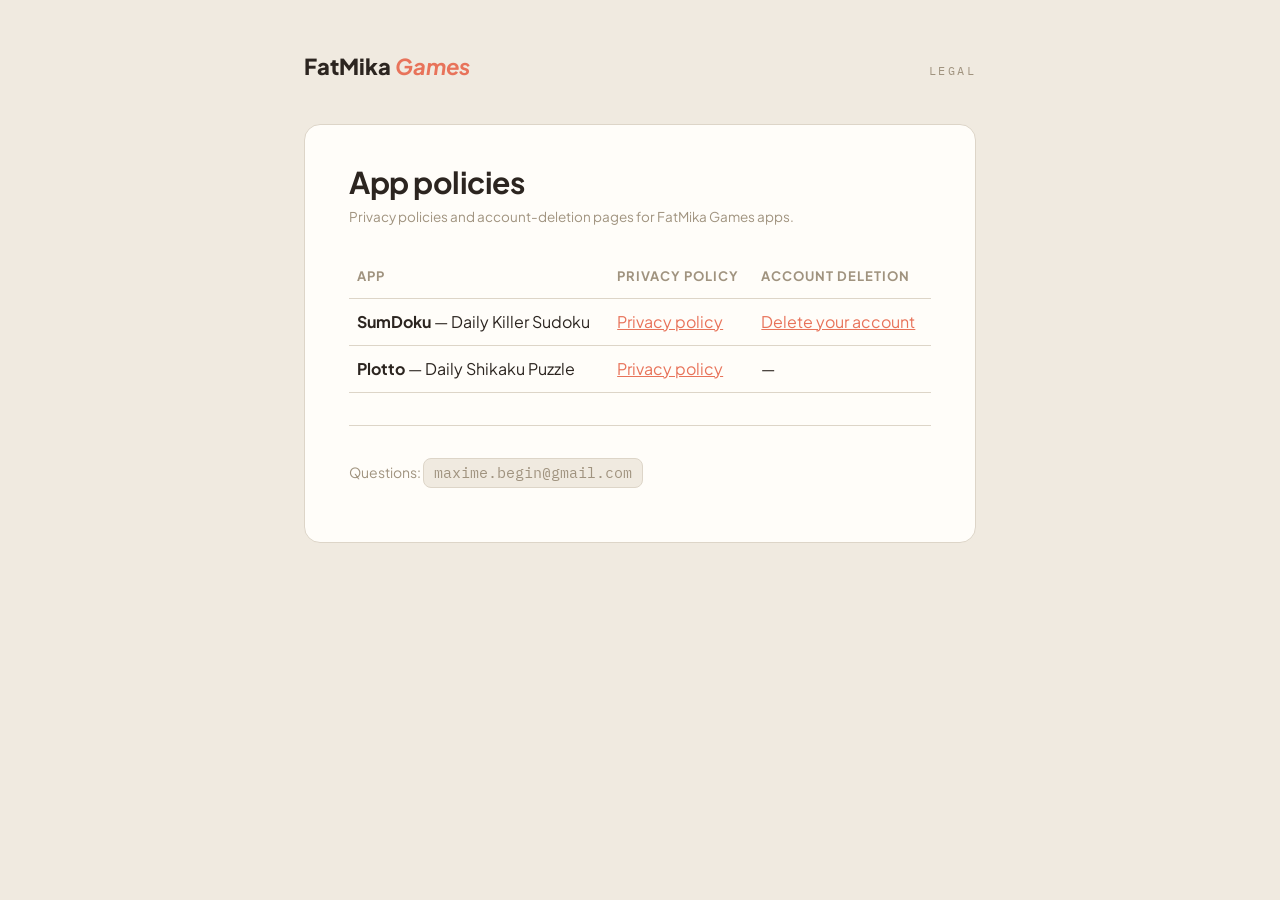
==== index.html @ c688bedb "Add GitHub Pages HTML pages (privacy + account deletion)" ====
<!doctype html>
<html lang="en">
<head>
<meta charset="utf-8" />
<meta name="viewport" content="width=device-width, initial-scale=1" />
<title>FatMika Games — Legal</title>
<link rel="preconnect" href="https://fonts.googleapis.com" />
<link rel="preconnect" href="https://fonts.gstatic.com" crossorigin />
<link href="https://fonts.googleapis.com/css2?family=IBM+Plex+Mono:wght@500&family=Plus+Jakarta+Sans:ital,wght@0,400;0,500;0,700;0,800;1,700&display=swap" rel="stylesheet" />
<link rel="stylesheet" href="assets/legal.css" />
</head>
<body>
<div class="wrap">
  <div class="brand">
    <span class="wordmark">FatMika <em>Games</em></span>
    <span class="studio">Legal</span>
  </div>
  <main>
    <h1>App policies</h1>
    <p class="updated">Privacy policies and account-deletion pages for FatMika Games apps.</p>
    <table class="apps">
      <thead><tr><th>App</th><th>Privacy policy</th><th>Account deletion</th></tr></thead>
      <tbody>
        <tr>
          <td><strong>SumDoku</strong> — Daily Killer Sudoku</td>
          <td><a href="sumdoku/privacy/">Privacy policy</a></td>
          <td><a href="sumdoku/delete-account/">Delete your account</a></td>
        </tr>
        <tr>
          <td><strong>Plotto</strong> — Daily Shikaku Puzzle</td>
          <td><a href="plotto/privacy/">Privacy policy</a></td>
          <td>—</td>
        </tr>
      </tbody>
    </table>
    <hr />
    <p class="footer-note">Questions:
    <span class="email">maxime.begin@gmail.com</span></p>
  </main>
</div>
</body>
</html>
---- assets/legal.css ----
/* FatMika Games — shared legal-page styles */
:root {
  --bg: #f0eae0;
  --card: #fffdf9;
  --text: #2c2520;
  --dim: #a0937f;
  --line: #ddd5c8;
  --accent: #e8735a;
}
* { box-sizing: border-box; }
body {
  margin: 0;
  background: var(--bg);
  color: var(--text);
  font: 16px/1.65 "Plus Jakarta Sans", -apple-system, "Segoe UI", system-ui, sans-serif;
  -webkit-font-smoothing: antialiased;
}
.wrap { max-width: 720px; margin: 0 auto; padding: 48px 24px 96px; }
.brand {
  display: flex; align-items: baseline; justify-content: space-between;
  margin-bottom: 40px; gap: 12px; flex-wrap: wrap;
}
.brand a { text-decoration: none; }
.wordmark { font-size: 22px; font-weight: 800; color: var(--text); }
.wordmark em { font-style: italic; font-weight: 700; color: var(--accent); }
.brand .studio {
  font-family: "IBM Plex Mono", Consolas, monospace;
  font-size: 12px; letter-spacing: 2.5px; text-transform: uppercase; color: var(--dim);
}
main {
  background: var(--card); border: 1px solid var(--line);
  border-radius: 16px; padding: 40px 44px;
}
h1 { font-size: 30px; line-height: 1.15; letter-spacing: -0.5px; margin: 0 0 6px; }
.updated { color: var(--dim); font-size: 13.5px; margin: 0 0 28px; }
h2 { font-size: 19px; margin: 32px 0 10px; }
p, li { color: var(--text); }
ul { padding-left: 22px; }
li { margin: 6px 0; }
li strong:first-child { color: var(--text); }
a { color: var(--accent); }
hr { border: none; border-top: 1px solid var(--line); margin: 32px 0; }
.footer-note { color: var(--dim); font-size: 14px; }
.email {
  display: inline-block; background: var(--bg); border: 1px solid var(--line);
  border-radius: 8px; padding: 2px 10px;
  font-family: "IBM Plex Mono", Consolas, monospace; font-size: 14.5px;
}
table.apps { width: 100%; border-collapse: collapse; }
table.apps th, table.apps td { text-align: left; padding: 10px 8px; border-bottom: 1px solid var(--line); }
table.apps th { font-size: 13px; text-transform: uppercase; letter-spacing: 1px; color: var(--dim); }
@media (max-width: 560px) { main { padding: 28px 22px; } }
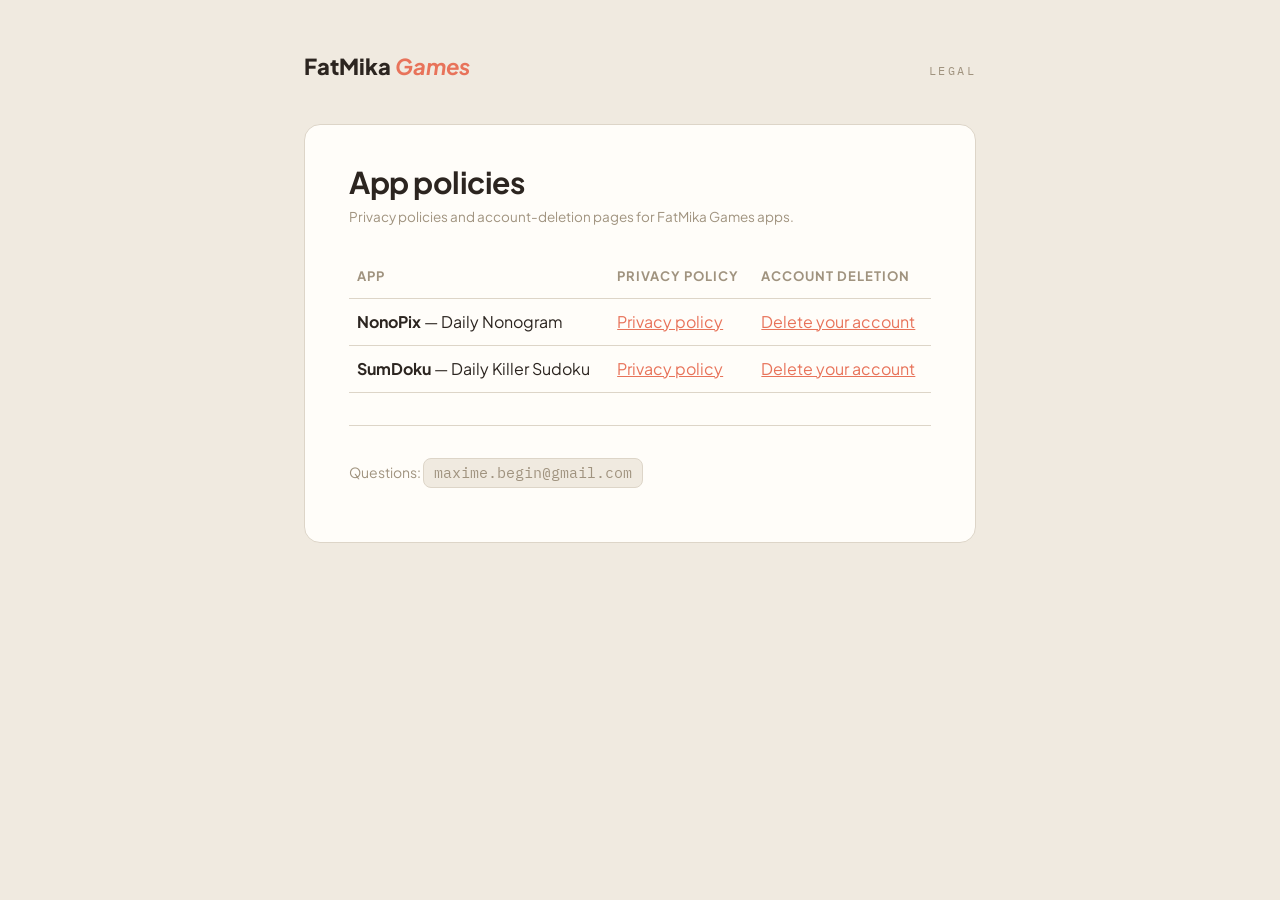
==== commit 68931aa4: "Swap Plotto for NonoPix (privacy + account-deletion pages)" ====
--- a/index.html
+++ b/index.html
@@ -22,14 +22,14 @@
       <thead><tr><th>App</th><th>Privacy policy</th><th>Account deletion</th></tr></thead>
       <tbody>
         <tr>
+          <td><strong>NonoPix</strong> — Daily Nonogram</td>
+          <td><a href="nonopix/privacy/">Privacy policy</a></td>
+          <td><a href="nonopix/delete-account/">Delete your account</a></td>
+        </tr>
+        <tr>
           <td><strong>SumDoku</strong> — Daily Killer Sudoku</td>
           <td><a href="sumdoku/privacy/">Privacy policy</a></td>
           <td><a href="sumdoku/delete-account/">Delete your account</a></td>
-        </tr>
-        <tr>
-          <td><strong>Plotto</strong> — Daily Shikaku Puzzle</td>
-          <td><a href="plotto/privacy/">Privacy policy</a></td>
-          <td>—</td>
         </tr>
       </tbody>
     </table>
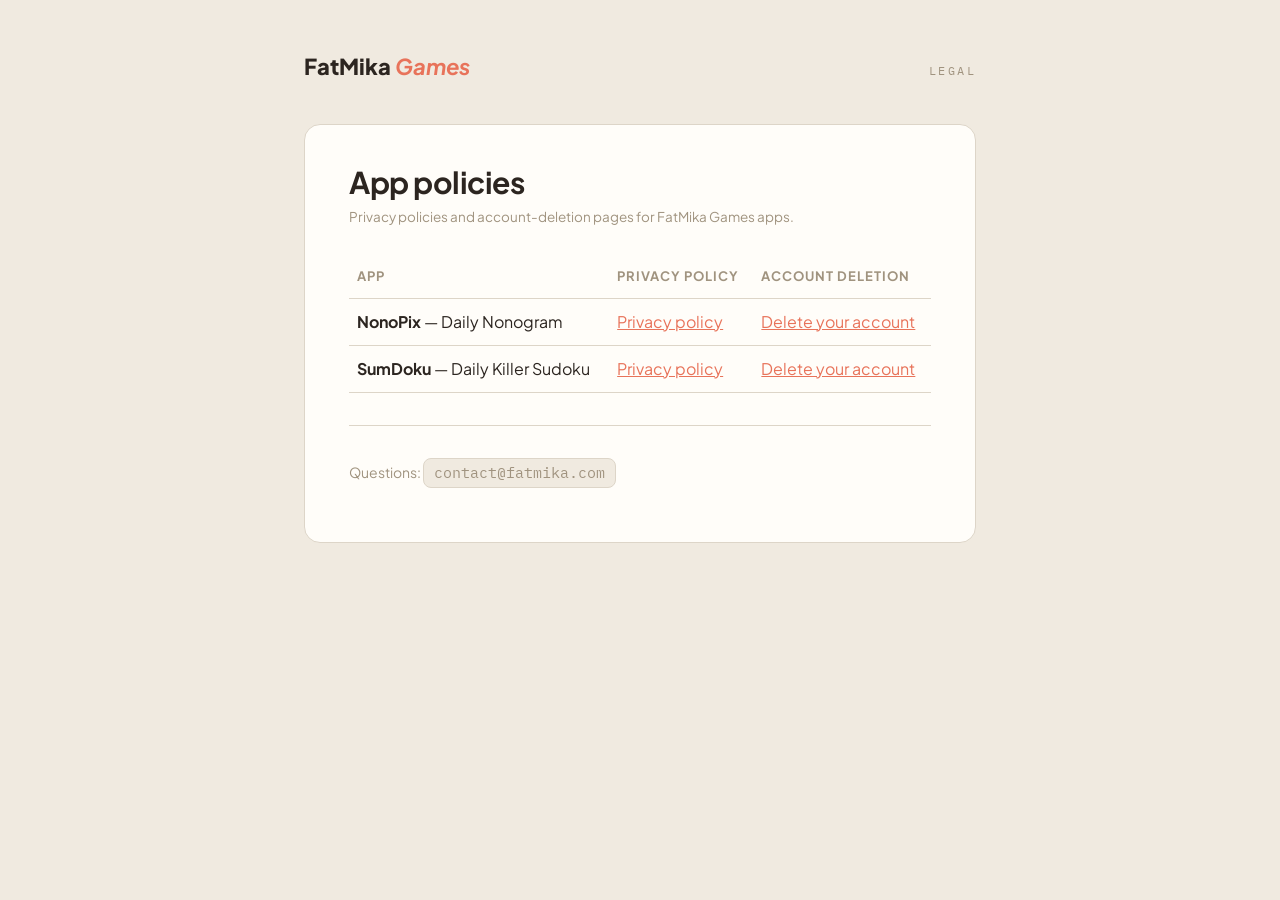
==== commit f99b3ffe: "Use contact@fatmika.com as the contact address" ====
--- a/index.html
+++ b/index.html
@@ -35,7 +35,7 @@
     </table>
     <hr />
     <p class="footer-note">Questions:
-    <span class="email">maxime.begin@gmail.com</span></p>
+    <span class="email">contact@fatmika.com</span></p>
   </main>
 </div>
 </body>
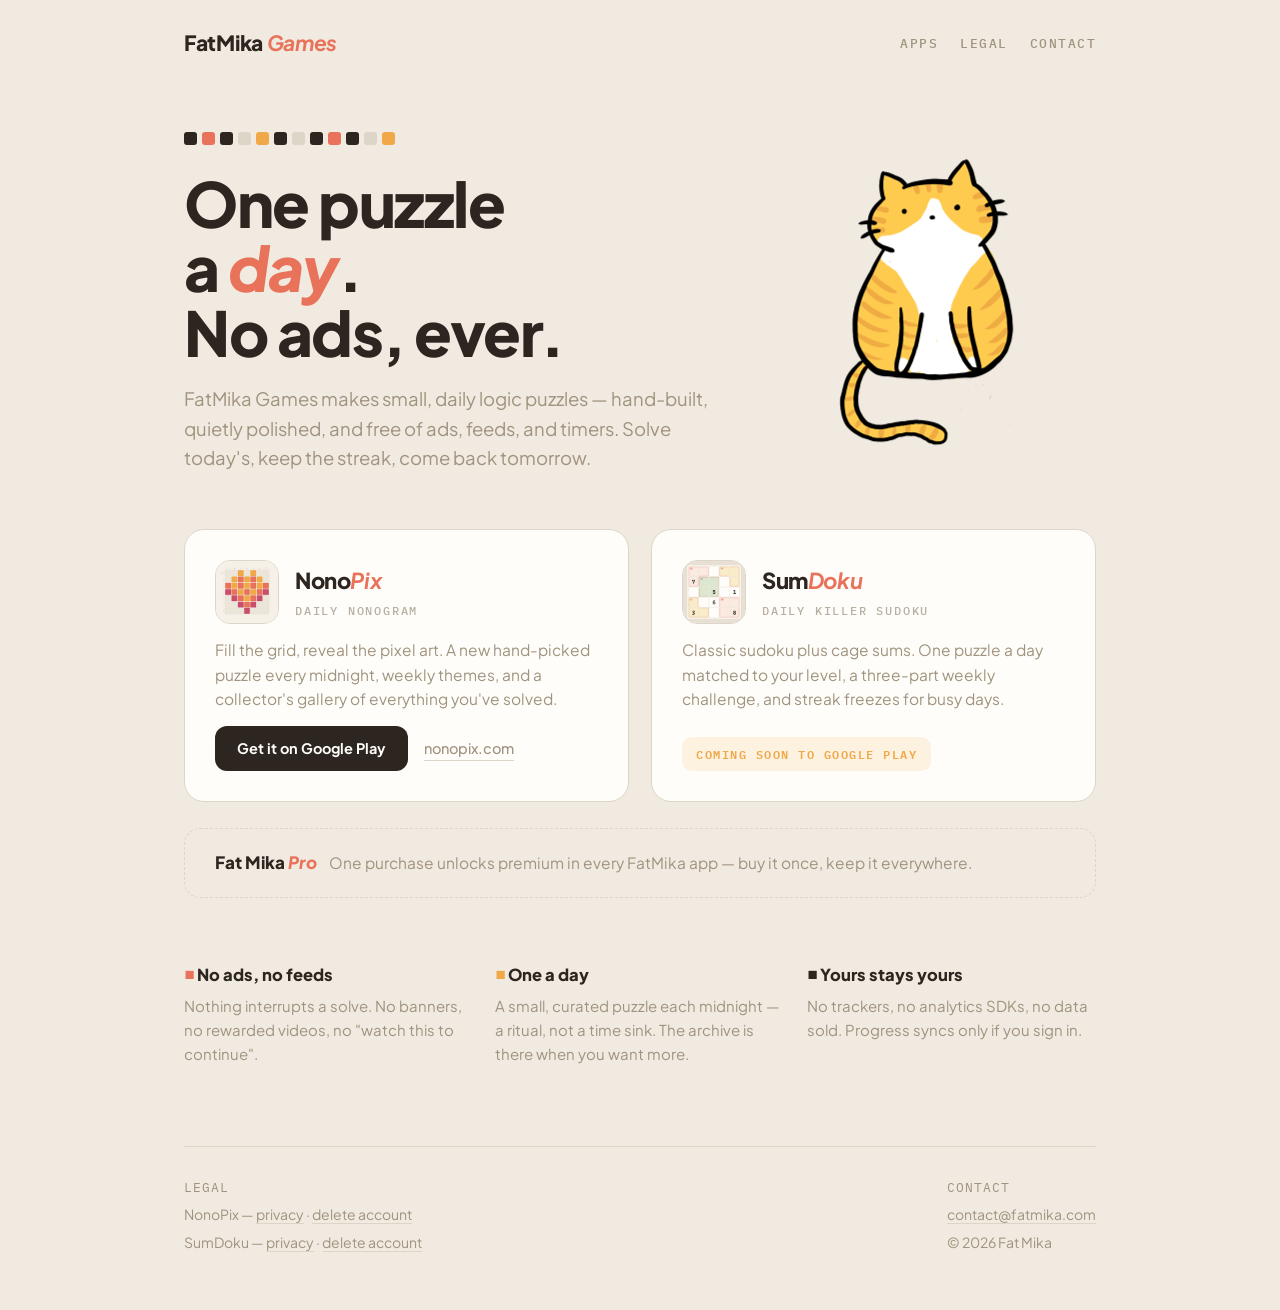
==== commit 9e59ce67: "Landing page at root: Fat Mika hero, app cards, Pro strip; legal index moved to /legal/" ====
--- a/index.html
+++ b/index.html
@@ -3,40 +3,286 @@
 <head>
 <meta charset="utf-8" />
 <meta name="viewport" content="width=device-width, initial-scale=1" />
-<title>FatMika Games — Legal</title>
+<title>FatMika Games — one puzzle a day, no ads</title>
+<meta name="description" content="FatMika Games makes small, daily logic puzzle apps — NonoPix (daily nonograms) and SumDoku (daily killer sudoku). Hand-built, quietly polished, no ads ever." />
+<link rel="icon" href="assets/fat-mika.png" />
 <link rel="preconnect" href="https://fonts.googleapis.com" />
 <link rel="preconnect" href="https://fonts.gstatic.com" crossorigin />
-<link href="https://fonts.googleapis.com/css2?family=IBM+Plex+Mono:wght@500&family=Plus+Jakarta+Sans:ital,wght@0,400;0,500;0,700;0,800;1,700&display=swap" rel="stylesheet" />
-<link rel="stylesheet" href="assets/legal.css" />
+<link href="https://fonts.googleapis.com/css2?family=IBM+Plex+Mono:wght@500;600&family=Plus+Jakarta+Sans:ital,wght@0,400;0,500;0,700;0,800;1,700;1,800&display=swap" rel="stylesheet" />
+<style>
+  :root {
+    --bg: #f0eae0;
+    --card: #fffdf9;
+    --ink: #2c2520;
+    --dim: #a0937f;
+    --subtle: #b8afa2;
+    --line: #ddd5c8;
+    --coral: #e8735a;
+    --gold: #f0a848;
+  }
+  * { box-sizing: border-box; margin: 0; padding: 0; }
+  html { scroll-behavior: smooth; }
+  body {
+    background: var(--bg);
+    color: var(--ink);
+    font: 17px/1.6 "Plus Jakarta Sans", -apple-system, "Segoe UI", system-ui, sans-serif;
+    -webkit-font-smoothing: antialiased;
+  }
+  .wrap { max-width: 960px; margin: 0 auto; padding: 0 24px; }
+  a { color: var(--coral); }
+  a:focus-visible, button:focus-visible { outline: 3px solid var(--coral); outline-offset: 3px; border-radius: 4px; }
+
+  /* ---------- header ---------- */
+  header {
+    display: flex; align-items: center; justify-content: space-between;
+    padding: 26px 0 0;
+  }
+  .wordmark {
+    font-size: 21px; font-weight: 800; letter-spacing: -0.3px;
+    color: var(--ink); text-decoration: none;
+  }
+  .wordmark em { font-style: italic; font-weight: 700; color: var(--coral); }
+  header nav { display: flex; gap: 22px; }
+  header nav a {
+    font-family: "IBM Plex Mono", monospace; font-size: 12.5px; font-weight: 500;
+    letter-spacing: 1.5px; text-transform: uppercase;
+    color: var(--dim); text-decoration: none;
+  }
+  header nav a:hover { color: var(--coral); }
+
+  /* ---------- hero ---------- */
+  .hero {
+    display: grid; grid-template-columns: 1.25fr 0.75fr;
+    align-items: center; gap: 32px;
+    padding: 72px 0 56px;
+  }
+  .solve-strip {
+    display: flex; gap: 5px; margin-bottom: 26px;
+  }
+  .solve-strip span {
+    width: 13px; height: 13px; border-radius: 3px;
+    background: var(--line);
+  }
+  .solve-strip span.f { background: var(--ink); }
+  .solve-strip span.c { background: var(--coral); }
+  .solve-strip span.g { background: var(--gold); }
+  @media (prefers-reduced-motion: no-preference) {
+    .solve-strip span.f, .solve-strip span.c, .solve-strip span.g {
+      animation: fill-in 0.35s cubic-bezier(0.2, 0.9, 0.3, 1.3) both;
+      animation-delay: var(--d);
+    }
+    @keyframes fill-in {
+      from { transform: scale(0); }
+      to { transform: scale(1); }
+    }
+    .cat { animation: settle 0.9s cubic-bezier(0.2, 0.8, 0.3, 1) both 0.5s; }
+    @keyframes settle {
+      from { opacity: 0; transform: translateY(14px); }
+      to { opacity: 1; transform: none; }
+    }
+  }
+  h1 {
+    font-size: clamp(40px, 6.5vw, 62px);
+    font-weight: 800; line-height: 1.04; letter-spacing: -1.5px;
+  }
+  h1 em { font-style: italic; color: var(--coral); }
+  .hero p {
+    margin-top: 20px; max-width: 44ch;
+    font-size: 18.5px; color: var(--dim);
+  }
+  .cat { width: 100%; max-width: 300px; justify-self: center; }
+  .cat img { width: 100%; height: auto; display: block; }
+
+  /* ---------- apps ---------- */
+  .apps { display: grid; grid-template-columns: 1fr 1fr; gap: 22px; }
+  .app-card {
+    background: var(--card); border: 1px solid var(--line); border-radius: 20px;
+    padding: 30px; display: flex; flex-direction: column; gap: 14px;
+  }
+  .app-head { display: flex; align-items: center; gap: 16px; }
+  .app-head img {
+    width: 64px; height: 64px; border-radius: 15px;
+    border: 1px solid var(--line);
+  }
+  .app-name { font-size: 22px; font-weight: 800; letter-spacing: -0.4px; }
+  .app-name em { font-style: italic; font-weight: 700; color: var(--coral); }
+  .app-kind {
+    font-family: "IBM Plex Mono", monospace; font-size: 11.5px; font-weight: 500;
+    letter-spacing: 1.8px; text-transform: uppercase; color: var(--subtle);
+    margin-top: 3px;
+  }
+  .app-card > p { color: var(--dim); font-size: 15.5px; flex: 1; }
+  .app-links { display: flex; align-items: center; gap: 16px; flex-wrap: wrap; }
+  .btn {
+    display: inline-block; text-decoration: none;
+    background: var(--ink); color: var(--card);
+    font-size: 14.5px; font-weight: 700;
+    padding: 11px 22px; border-radius: 12px;
+  }
+  .btn:hover { background: var(--coral); }
+  .app-links .plain {
+    font-size: 14.5px; font-weight: 500; color: var(--dim);
+    text-decoration: none; border-bottom: 1px solid var(--line);
+  }
+  .app-links .plain:hover { color: var(--coral); border-color: var(--coral); }
+  .soon {
+    display: inline-block;
+    font-family: "IBM Plex Mono", monospace; font-size: 11.5px; font-weight: 600;
+    letter-spacing: 1.5px; text-transform: uppercase;
+    color: var(--gold); background: rgba(240, 168, 72, 0.14);
+    padding: 8px 14px; border-radius: 10px;
+  }
+
+  /* ---------- pro strip ---------- */
+  .pro {
+    margin: 26px 0 0; padding: 20px 30px;
+    border: 1px dashed var(--line); border-radius: 16px;
+    display: flex; align-items: baseline; gap: 12px; flex-wrap: wrap;
+  }
+  .pro b { font-weight: 800; }
+  .pro b em { font-style: italic; color: var(--coral); }
+  .pro span { color: var(--dim); font-size: 15.5px; }
+
+  /* ---------- promises ---------- */
+  .promises {
+    padding: 64px 0 8px;
+    display: grid; grid-template-columns: repeat(3, 1fr); gap: 22px;
+  }
+  .promise h3 { font-size: 16.5px; font-weight: 800; margin-bottom: 6px; }
+  .promise h3::before { content: "■ "; color: var(--coral); font-size: 11px; vertical-align: 2px; }
+  .promise:nth-child(2) h3::before { color: var(--gold); }
+  .promise:nth-child(3) h3::before { color: var(--ink); }
+  .promise p { color: var(--dim); font-size: 15px; }
+
+  /* ---------- footer ---------- */
+  footer {
+    margin-top: 72px; border-top: 1px solid var(--line);
+    padding: 30px 0 56px;
+    display: flex; justify-content: space-between; gap: 24px; flex-wrap: wrap;
+    font-size: 14px; color: var(--dim);
+  }
+  footer .legal { display: flex; flex-direction: column; gap: 6px; }
+  footer a { color: var(--dim); text-decoration: none; border-bottom: 1px solid var(--line); }
+  footer a:hover { color: var(--coral); border-color: var(--coral); }
+  footer .mono { font-family: "IBM Plex Mono", monospace; font-size: 12.5px; letter-spacing: 1px; }
+
+  /* ---------- responsive ---------- */
+  @media (max-width: 760px) {
+    .hero { grid-template-columns: 1fr; padding: 48px 0 40px; }
+    .cat { max-width: 200px; order: -1; }
+    .apps { grid-template-columns: 1fr; }
+    .promises { grid-template-columns: 1fr; gap: 26px; padding-top: 48px; }
+    header nav { display: none; }
+  }
+</style>
 </head>
 <body>
 <div class="wrap">
-  <div class="brand">
-    <span class="wordmark">FatMika <em>Games</em></span>
-    <span class="studio">Legal</span>
+  <header>
+    <a class="wordmark" href="/">FatMika <em>Games</em></a>
+    <nav>
+      <a href="#apps">Apps</a>
+      <a href="legal/">Legal</a>
+      <a href="mailto:contact@fatmika.com">Contact</a>
+    </nav>
+  </header>
+
+  <section class="hero">
+    <div>
+      <div class="solve-strip" aria-hidden="true">
+        <span class="f" style="--d:0.05s"></span>
+        <span class="c" style="--d:0.30s"></span>
+        <span class="f" style="--d:0.15s"></span>
+        <span></span>
+        <span class="g" style="--d:0.45s"></span>
+        <span class="f" style="--d:0.10s"></span>
+        <span></span>
+        <span class="f" style="--d:0.25s"></span>
+        <span class="c" style="--d:0.55s"></span>
+        <span class="f" style="--d:0.20s"></span>
+        <span></span>
+        <span class="g" style="--d:0.40s"></span>
+      </div>
+      <h1>One puzzle<br />a <em>day</em>.<br />No ads, ever.</h1>
+      <p>FatMika Games makes small, daily logic puzzles — hand-built,
+      quietly polished, and free of ads, feeds, and timers. Solve today's,
+      keep the streak, come back tomorrow.</p>
+    </div>
+    <div class="cat">
+      <img src="assets/fat-mika.png" alt="Fat Mika, the studio's chunky orange cat" width="560" height="560" />
+    </div>
+  </section>
+
+  <section class="apps" id="apps">
+    <article class="app-card">
+      <div class="app-head">
+        <img src="assets/nonopix-icon.png" alt="" width="64" height="64" />
+        <div>
+          <div class="app-name">Nono<em>Pix</em></div>
+          <div class="app-kind">Daily nonogram</div>
+        </div>
+      </div>
+      <p>Fill the grid, reveal the pixel art. A new hand-picked puzzle every
+      midnight, weekly themes, and a collector's gallery of everything
+      you've solved.</p>
+      <div class="app-links">
+        <a class="btn" href="https://play.google.com/store/apps/details?id=app.nono.daily">Get it on Google Play</a>
+        <a class="plain" href="https://nonopix.com/">nonopix.com</a>
+      </div>
+    </article>
+
+    <article class="app-card">
+      <div class="app-head">
+        <img src="assets/sumdoku-icon.png" alt="" width="64" height="64" />
+        <div>
+          <div class="app-name">Sum<em>Doku</em></div>
+          <div class="app-kind">Daily killer sudoku</div>
+        </div>
+      </div>
+      <p>Classic sudoku plus cage sums. One puzzle a day matched to your
+      level, a three-part weekly challenge, and streak freezes for busy
+      days.</p>
+      <div class="app-links">
+        <span class="soon">Coming soon to Google Play</span>
+      </div>
+    </article>
+  </section>
+
+  <div class="pro">
+    <b>Fat Mika <em>Pro</em></b>
+    <span>One purchase unlocks premium in every FatMika app — buy it once, keep it everywhere.</span>
   </div>
-  <main>
-    <h1>App policies</h1>
-    <p class="updated">Privacy policies and account-deletion pages for FatMika Games apps.</p>
-    <table class="apps">
-      <thead><tr><th>App</th><th>Privacy policy</th><th>Account deletion</th></tr></thead>
-      <tbody>
-        <tr>
-          <td><strong>NonoPix</strong> — Daily Nonogram</td>
-          <td><a href="nonopix/privacy/">Privacy policy</a></td>
-          <td><a href="nonopix/delete-account/">Delete your account</a></td>
-        </tr>
-        <tr>
-          <td><strong>SumDoku</strong> — Daily Killer Sudoku</td>
-          <td><a href="sumdoku/privacy/">Privacy policy</a></td>
-          <td><a href="sumdoku/delete-account/">Delete your account</a></td>
-        </tr>
-      </tbody>
-    </table>
-    <hr />
-    <p class="footer-note">Questions:
-    <span class="email">contact@fatmika.com</span></p>
-  </main>
+
+  <section class="promises">
+    <div class="promise">
+      <h3>No ads, no feeds</h3>
+      <p>Nothing interrupts a solve. No banners, no rewarded videos, no
+      "watch this to continue".</p>
+    </div>
+    <div class="promise">
+      <h3>One a day</h3>
+      <p>A small, curated puzzle each midnight — a ritual, not a time sink.
+      The archive is there when you want more.</p>
+    </div>
+    <div class="promise">
+      <h3>Yours stays yours</h3>
+      <p>No trackers, no analytics SDKs, no data sold. Progress syncs only
+      if you sign in.</p>
+    </div>
+  </section>
+
+  <footer>
+    <div class="legal">
+      <span class="mono">LEGAL</span>
+      <span>NonoPix — <a href="nonopix/privacy/">privacy</a> · <a href="nonopix/delete-account/">delete account</a></span>
+      <span>SumDoku — <a href="sumdoku/privacy/">privacy</a> · <a href="sumdoku/delete-account/">delete account</a></span>
+    </div>
+    <div class="legal">
+      <span class="mono">CONTACT</span>
+      <span><a href="mailto:contact@fatmika.com">contact@fatmika.com</a></span>
+      <span>© 2026 Fat Mika</span>
+    </div>
+  </footer>
 </div>
 </body>
 </html>
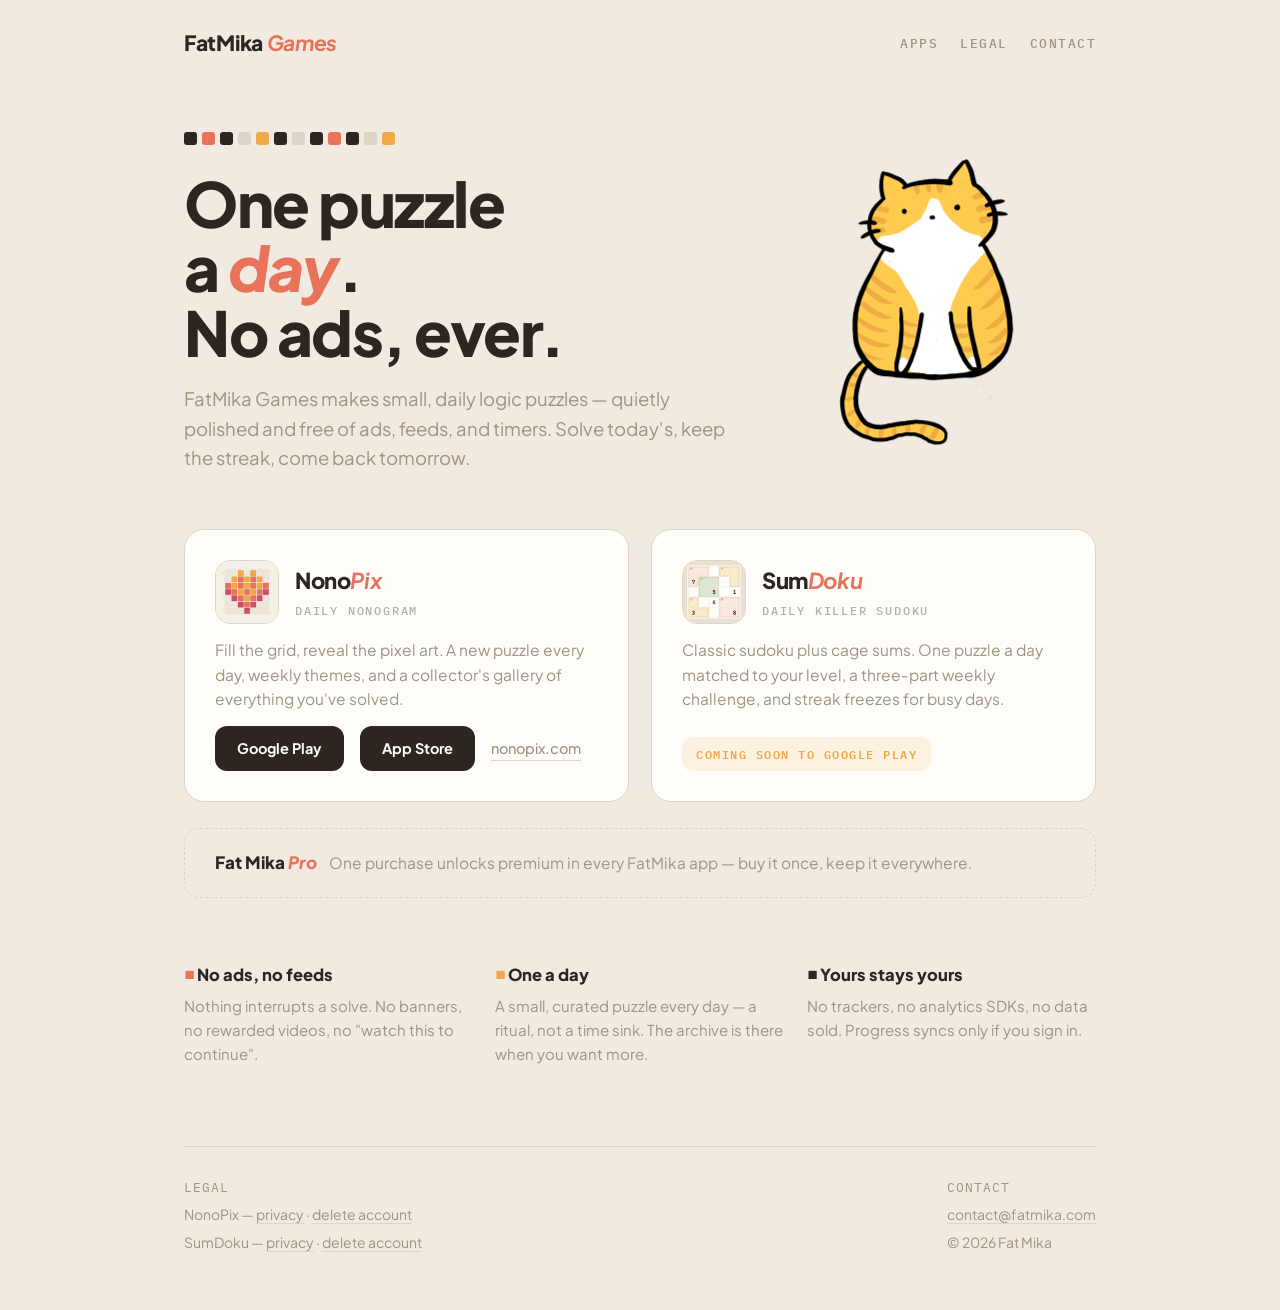
==== commit 7915fc45: "Copy fixes (no hand-built, no midnight) + NonoPix App Store link" ====
--- a/index.html
+++ b/index.html
@@ -4,7 +4,7 @@
 <meta charset="utf-8" />
 <meta name="viewport" content="width=device-width, initial-scale=1" />
 <title>FatMika Games — one puzzle a day, no ads</title>
-<meta name="description" content="FatMika Games makes small, daily logic puzzle apps — NonoPix (daily nonograms) and SumDoku (daily killer sudoku). Hand-built, quietly polished, no ads ever." />
+<meta name="description" content="FatMika Games makes small, daily logic puzzle apps — NonoPix (daily nonograms) and SumDoku (daily killer sudoku). Quietly polished, no ads ever." />
 <link rel="icon" href="assets/fat-mika.png" />
 <link rel="preconnect" href="https://fonts.googleapis.com" />
 <link rel="preconnect" href="https://fonts.gstatic.com" crossorigin />
@@ -204,9 +204,9 @@
         <span class="g" style="--d:0.40s"></span>
       </div>
       <h1>One puzzle<br />a <em>day</em>.<br />No ads, ever.</h1>
-      <p>FatMika Games makes small, daily logic puzzles — hand-built,
-      quietly polished, and free of ads, feeds, and timers. Solve today's,
-      keep the streak, come back tomorrow.</p>
+      <p>FatMika Games makes small, daily logic puzzles — quietly polished
+      and free of ads, feeds, and timers. Solve today's, keep the streak,
+      come back tomorrow.</p>
     </div>
     <div class="cat">
       <img src="assets/fat-mika.png" alt="Fat Mika, the studio's chunky orange cat" width="560" height="560" />
@@ -222,11 +222,12 @@
           <div class="app-kind">Daily nonogram</div>
         </div>
       </div>
-      <p>Fill the grid, reveal the pixel art. A new hand-picked puzzle every
-      midnight, weekly themes, and a collector's gallery of everything
-      you've solved.</p>
+      <p>Fill the grid, reveal the pixel art. A new puzzle every day,
+      weekly themes, and a collector's gallery of everything you've
+      solved.</p>
       <div class="app-links">
-        <a class="btn" href="https://play.google.com/store/apps/details?id=app.nono.daily">Get it on Google Play</a>
+        <a class="btn" href="https://play.google.com/store/apps/details?id=app.nono.daily">Google Play</a>
+        <a class="btn" href="https://apps.apple.com/app/nonopix-pixel-art-puzzles/id6761322057">App Store</a>
         <a class="plain" href="https://nonopix.com/">nonopix.com</a>
       </div>
     </article>
@@ -261,7 +262,7 @@
     </div>
     <div class="promise">
       <h3>One a day</h3>
-      <p>A small, curated puzzle each midnight — a ritual, not a time sink.
+      <p>A small, curated puzzle every day — a ritual, not a time sink.
       The archive is there when you want more.</p>
     </div>
     <div class="promise">
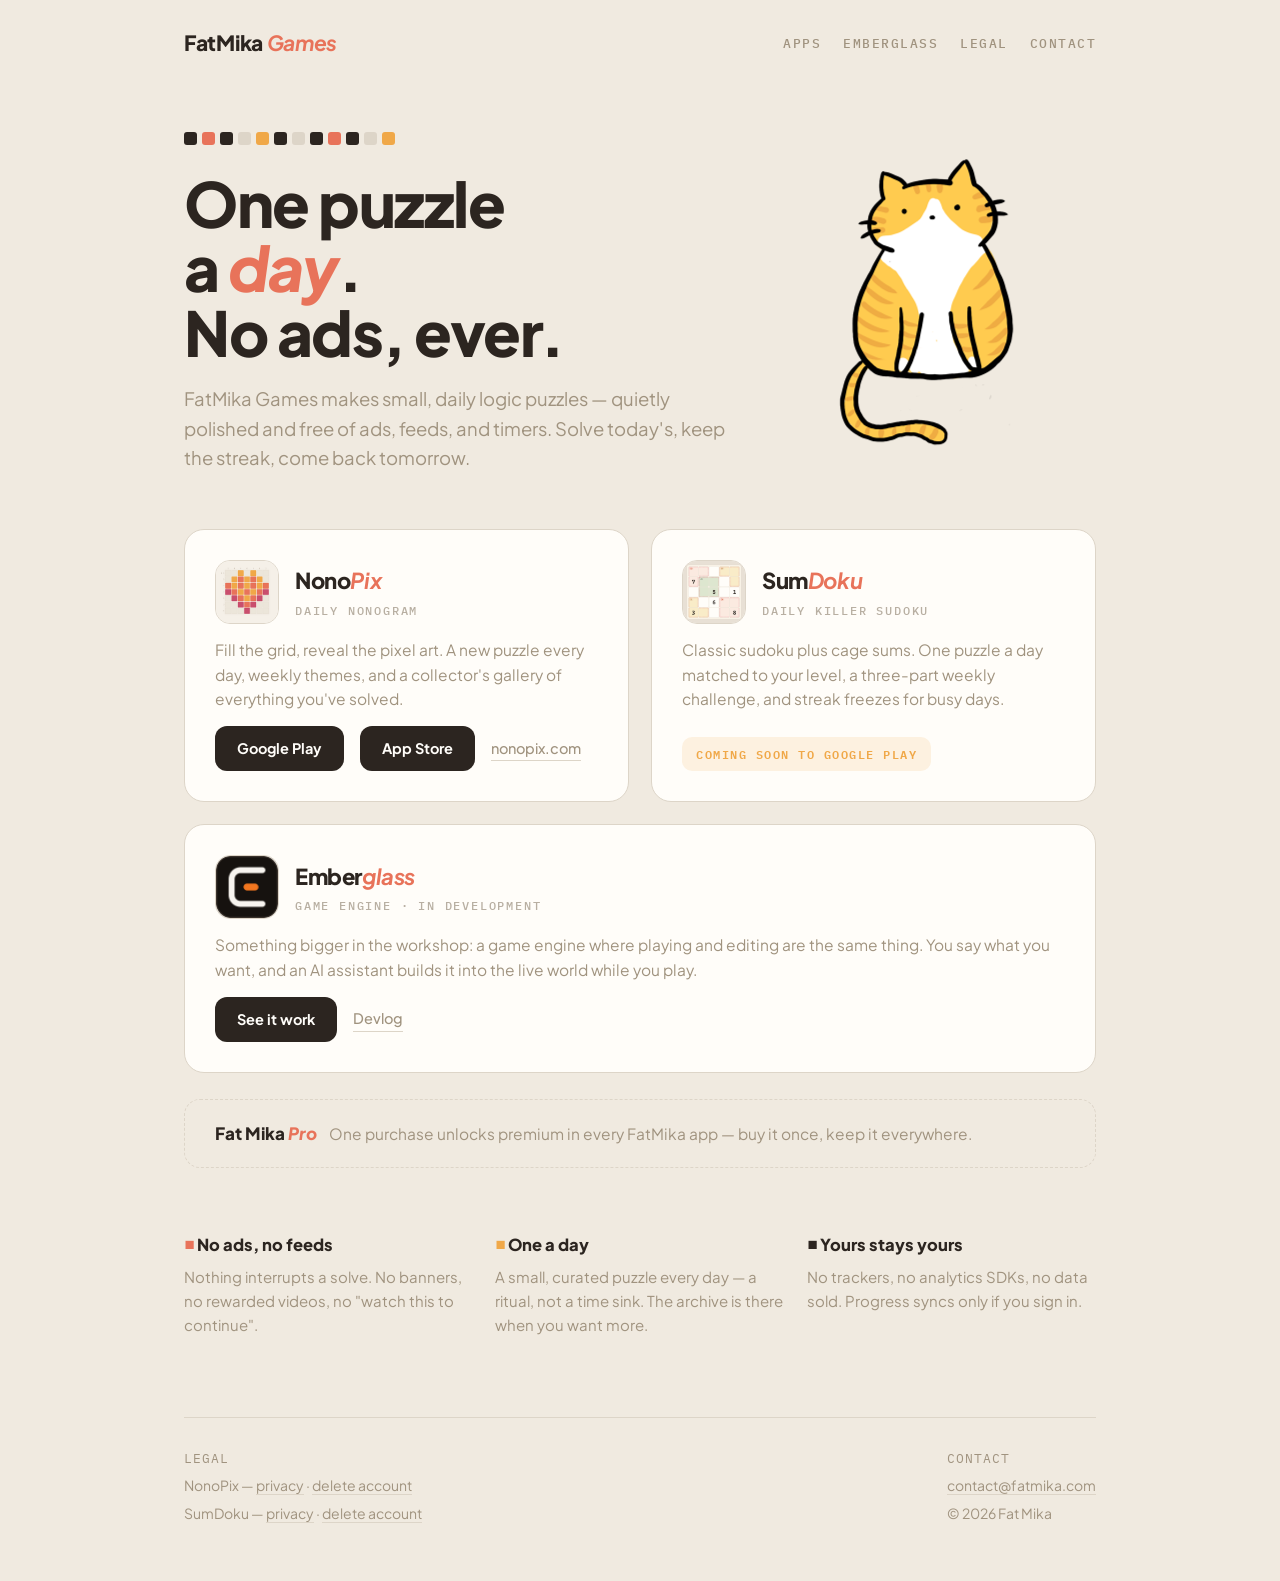
==== commit 75db6ef2: "Emberglass page at /emberglass/ + card on the home page Co-Authored-By: Claude Opus 5.5 <noreply@ant" ====
--- a/index.html
+++ b/index.html
@@ -112,6 +112,7 @@
     margin-top: 3px;
   }
   .app-card > p { color: var(--dim); font-size: 15.5px; flex: 1; }
+  .app-card.wide { grid-column: 1 / -1; }
   .app-links { display: flex; align-items: center; gap: 16px; flex-wrap: wrap; }
   .btn {
     display: inline-block; text-decoration: none;
@@ -182,6 +183,7 @@
     <a class="wordmark" href="/">FatMika <em>Games</em></a>
     <nav>
       <a href="#apps">Apps</a>
+      <a href="emberglass/">Emberglass</a>
       <a href="legal/">Legal</a>
       <a href="mailto:contact@fatmika.com">Contact</a>
     </nav>
@@ -247,6 +249,22 @@
         <span class="soon">Coming soon to Google Play</span>
       </div>
     </article>
+    <article class="app-card wide">
+      <div class="app-head">
+        <img src="assets/emberglass-icon.png" alt="" width="64" height="64" />
+        <div>
+          <div class="app-name">Ember<em>glass</em></div>
+          <div class="app-kind">Game engine · in development</div>
+        </div>
+      </div>
+      <p>Something bigger in the workshop: a game engine where playing and
+      editing are the same thing. You say what you want, and an AI assistant
+      builds it into the live world while you play.</p>
+      <div class="app-links">
+        <a class="btn" href="emberglass/">See it work</a>
+        <a class="plain" href="https://emberglass.substack.com/">Devlog</a>
+      </div>
+    </article>
   </section>
 
   <div class="pro">
